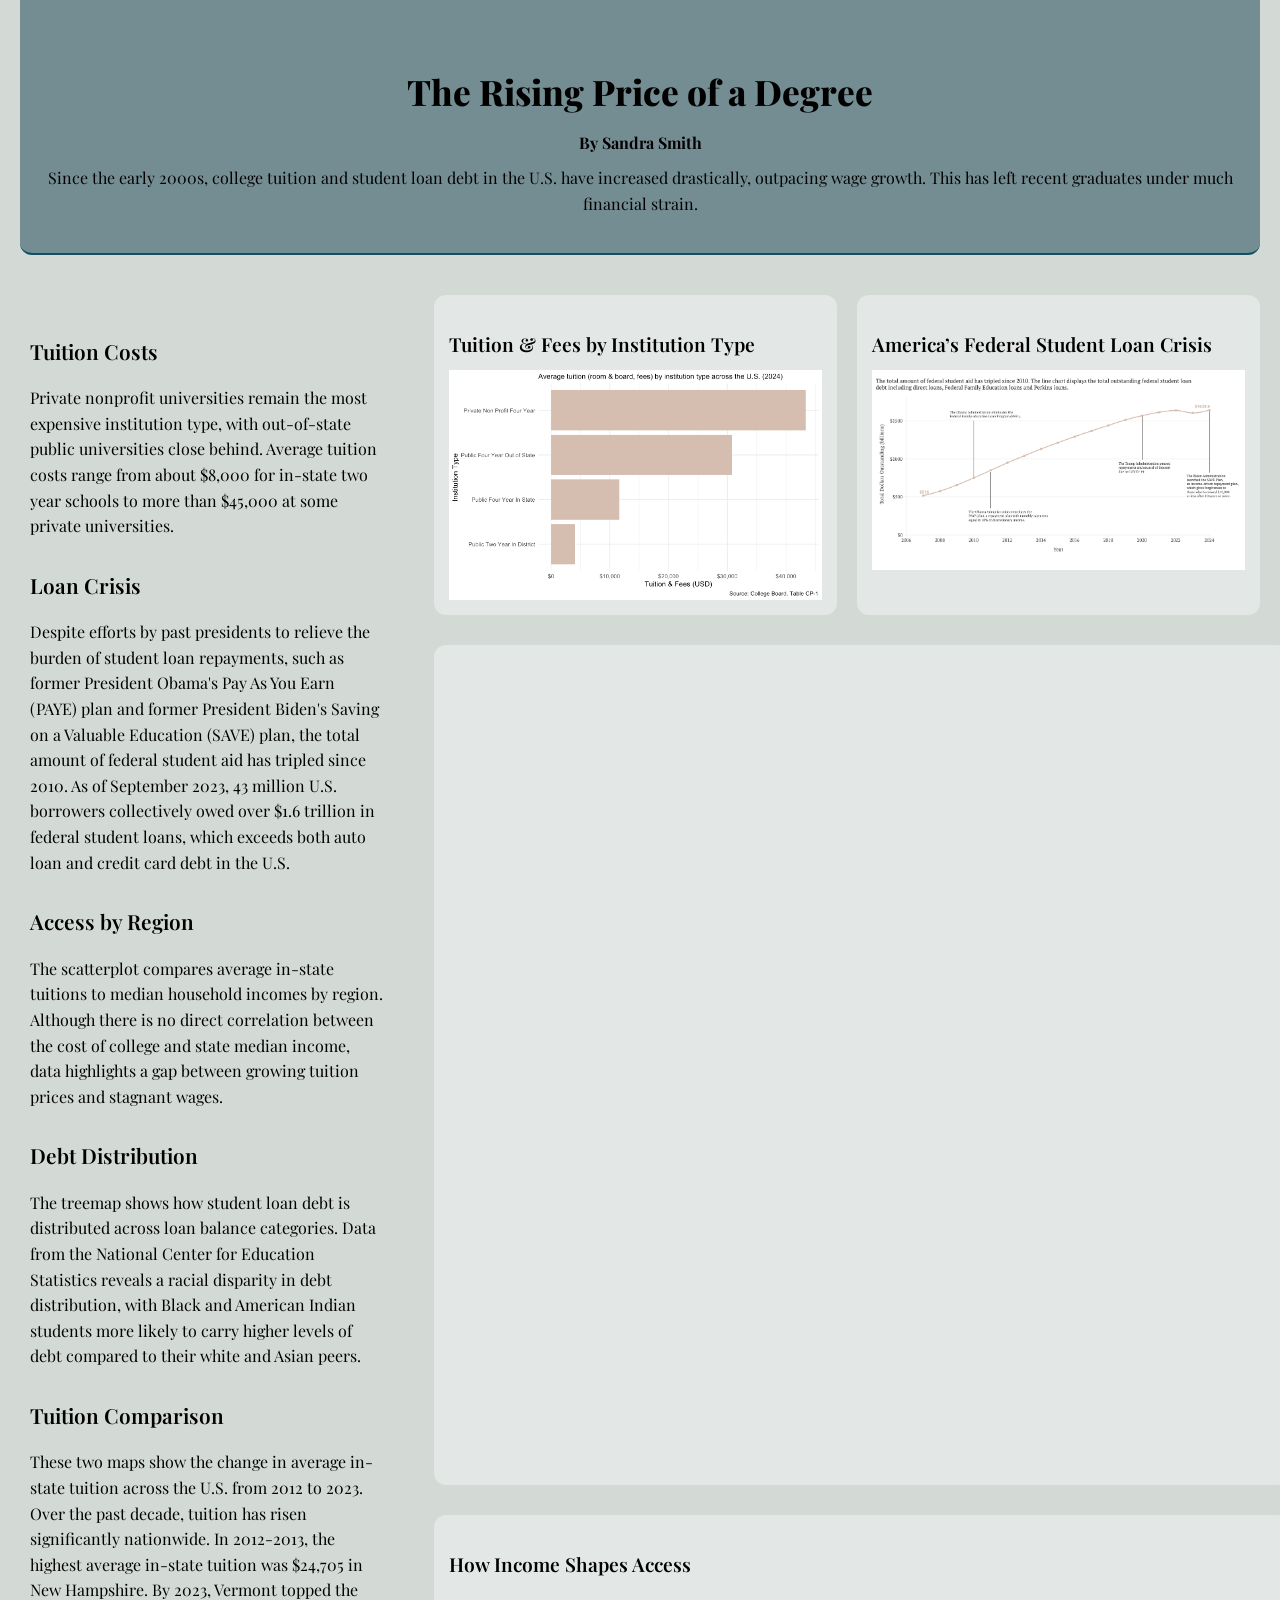
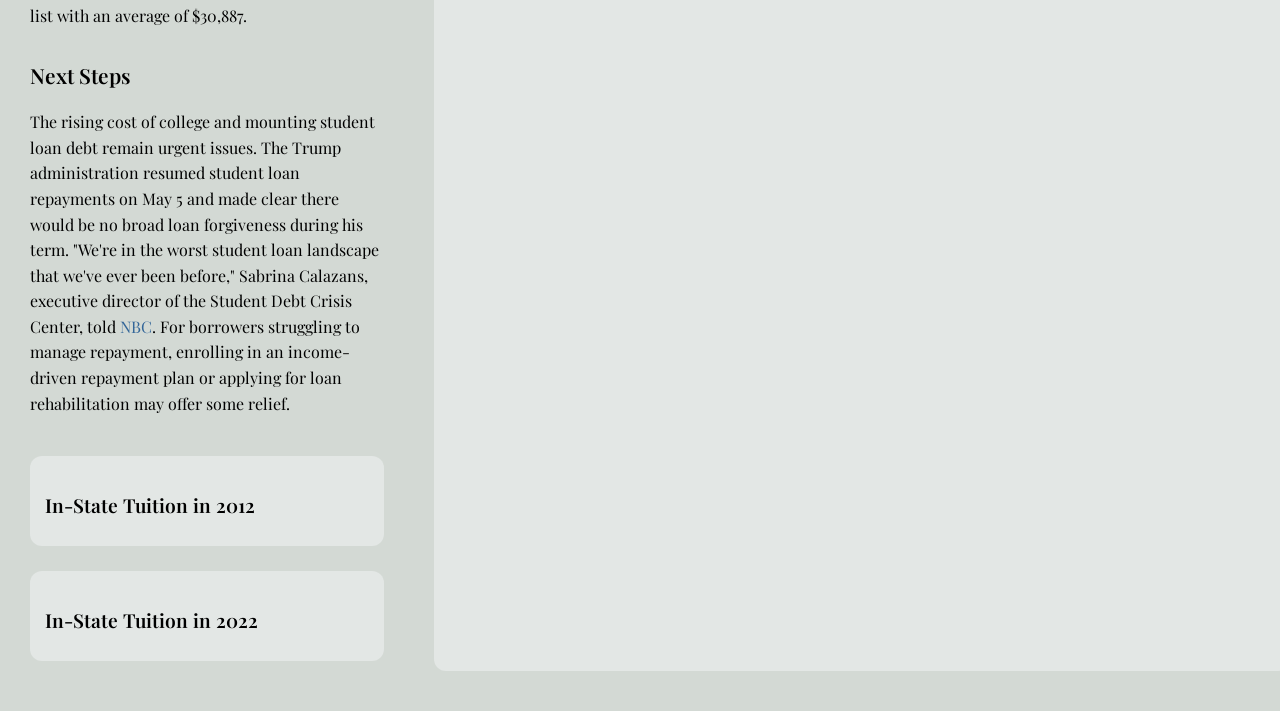
==== FINAL/index.html @ 81b3dd93 "Datavizfinal" ====
<!DOCTYPE html>
<html lang="en">

<head>
    <meta charset="UTF-8" />
    <meta name="viewport" content="width=device-width, initial-scale=1.0" />
    <title>The Rising Price of a Degree</title>
    <link href="https://fonts.googleapis.com/css2?family=Playfair+Display:wght@400;600;700&display=swap"
        rel="stylesheet">
    <link rel="stylesheet" href="style.css">
    <script src="https://public.flourish.studio/resources/embed.js"></script>
</head>

<body>

    <div class="header">
        <h1>The Rising Price of a Degree</h1>
        <p class="byline"><strong>By Sandra Smith</strong></p>
        <p class="subtitle">Since the early 2000s, college tuition and student loan debt in the U.S. have increased
            drastically, outpacing wage growth. This has left recent graduates under much financial strain.</p>
    </div>

    <div class="main-layout">
        <div class="left-column">
            <h2>Tuition Costs</h2>
            <p>Private nonprofit universities remain the most expensive institution type, with out-of-state public
                universities close behind. Average tuition costs range from about $8,000 for in-state two year schools
                to more than $45,000 at some private universities.</p>

            <h2>Loan Crisis</h2>
            <p>Despite efforts by past presidents to relieve the burden of student loan repayments, such as former
                President Obama's Pay As You Earn (PAYE) plan and former President Biden's Saving on a Valuable
                Education (SAVE) plan, the total amount of federal student aid has tripled since 2010. As of September
                2023, 43 million U.S. borrowers collectively owed over $1.6 trillion in federal student loans, which
                exceeds both auto loan and credit card debt in the U.S.</p>

            <h2>Access by Region</h2>
            <p>The scatterplot compares average in-state tuitions to median household incomes by region. Although there
                is no direct correlation between the cost of college and state median income, data highlights a gap
                between growing tuition prices and stagnant wages.</p>

            <h2>Debt Distribution</h2>
            <p>The treemap shows how student loan debt is distributed across loan balance categories. Data from the
                National Center for Education Statistics reveals a racial disparity in debt distribution, with Black and
                American Indian students more likely to carry higher levels of debt compared to their white and Asian
                peers.</p>

            <h2>Tuition Comparison</h2>
            <p>These two maps show the change in average in-state tuition across the U.S. from 2012 to 2023. Over the
                past decade, tuition has risen significantly nationwide. In 2012-2013, the highest average in-state
                tuition was $24,705 in New Hampshire. By 2023, Vermont topped the list with an average of $30,887.</p>

            <h2>Next Steps</h2>
            <p>
                The rising cost of college and mounting student loan debt remain urgent issues. The Trump administration
                resumed student loan repayments on May 5 and made clear there would be no broad loan forgiveness during
                his term. "We're in the worst student loan landscape that we've ever been before," Sabrina Calazans,
                executive director of the Student Debt Crisis Center, told
                <a href="https://www.nbcnews.com/news/us-news/student-loan-collections-restart-explained-rcna204494"
                    target="_blank">NBC</a>.
                For borrowers struggling to manage repayment, enrolling in an income-driven repayment plan or applying
                for loan rehabilitation may offer some relief.
            </p>

            <div class="map">
                <div class="map-box">
                    <h3>In-State Tuition in 2012</h3>
                    <div class="flourish-embed flourish-map" data-src="visualisation/22997038"></div>
                </div>
                <div class="map-box">
                    <h3>In-State Tuition in 2022</h3>
                    <div class="flourish-embed flourish-map" data-src="visualisation/22997359"></div>
                </div>
            </div>

        </div>

        <div class="right-column">
            <div class="chart-pair">
                <div class="chart-box">
                    <h3>Tuition & Fees by Institution Type</h3>
                    <img src="tuitionbyinstitution.png" alt="Tuition Bar Chart">
                </div>
                <div class="chart-box">
                    <h3>America’s Federal Student Loan Crisis</h3>
                    <img src="Student Loan Line Chart [Recovered].png" alt="Student Loan Chart">
                </div>
            </div>

            <div class="chart-box full-width">
                <div class="flourish-embed flourish-hierarchy" data-src="visualisation/23038016" style="height: 800px;">
                    <noscript>
                        <img src="https://public.flourish.studio/visualisation/23038016/thumbnail" width="100%"
                            alt="hierarchy visualization" />
                    </noscript>
                </div>
            </div>

            <div class="chart-box full-width">
                <h3>How Income Shapes Access</h3>
                <div class="flourish-embed flourish-scatter" data-src="visualisation/23037036"></div>
            </div>
        </div>

</body>

</html>
---- FINAL/style.css ----
body {
    font-family: 'Playfair Display', serif;
    background-color: #d3d9d4;
    margin: 0;
    padding: 0 20px 40px;
    line-height: 1.6;
    color: #000;
}

a {
    color: #336699;
    text-decoration: none;
}

a:hover {
    text-decoration: underline;
}

.header {
    text-align: center;
    padding: 40px 20px 20px;
    background-color: #748d92;
    border-bottom: 2px solid #124e66;
    margin-bottom: 40px;
    border-radius: 0 0 12px 12px;
}

.header h1 {
    margin-bottom: 10px;
    font-size: 2.2rem;
    font-weight: 800;
}

.byline {
    margin: 0;
    font-size: 1rem;
}

.subtitle {
    margin-top: 10px;
    font-size: 1rem;
    color: #000;
}

.main-layout {
    display: flex;
    max-width: 1500px;
    margin: auto;
    gap: 40px;
}

.left-column {
    width: 30%;
    padding: 10px;
}

.right-column {
    width: 70%;
    display: flex;
    flex-direction: column;
    gap: 30px;
}

.chart-pair {
    display: flex;
    gap: 20px;
}

.chart-box {
    flex: 1;
    background: #e3e7e5;
    padding: 15px;
    border-radius: 12px;
}

.full-width {
    width: 100%;
}

.centered-chart {
    max-width: 1000px;
    margin: 60px auto;
    padding: 0 20px;
}

.chart-box img,
.chart-box .flourish-embed {
    width: 100%;
    height: auto;
    display: block;
    margin-top: 10px;
}

h2 {
    font-weight: 600;
    font-size: 1.3rem;
    margin-top: 30px;
}

h3 {
    font-weight: 600;
    font-size: 1.2rem;
    margin-bottom: 10px;
}

.map {
    margin-top: 40px;
    display: flex;
    flex-direction: column;
    gap: 25px;
}

.map-box {
    background: #e3e7e5;
    padding: 15px;
    border-radius: 12px;
}
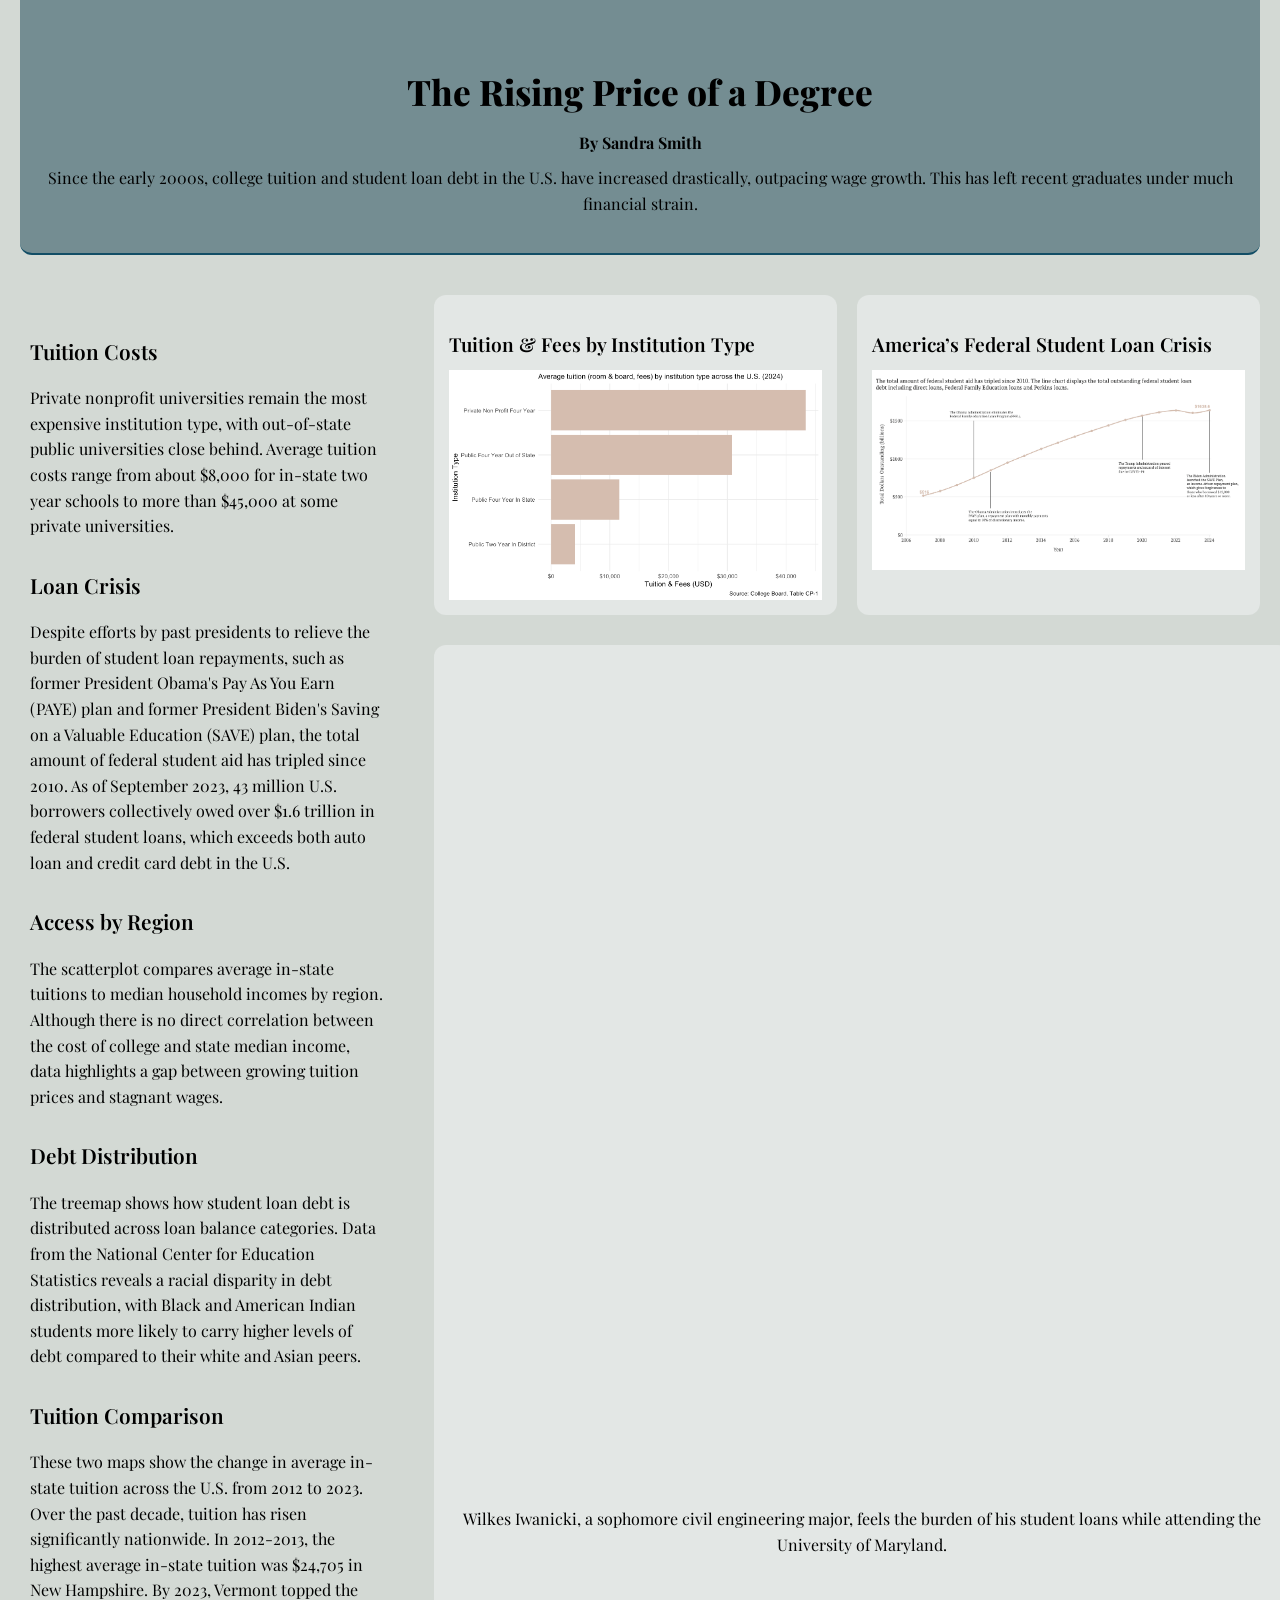
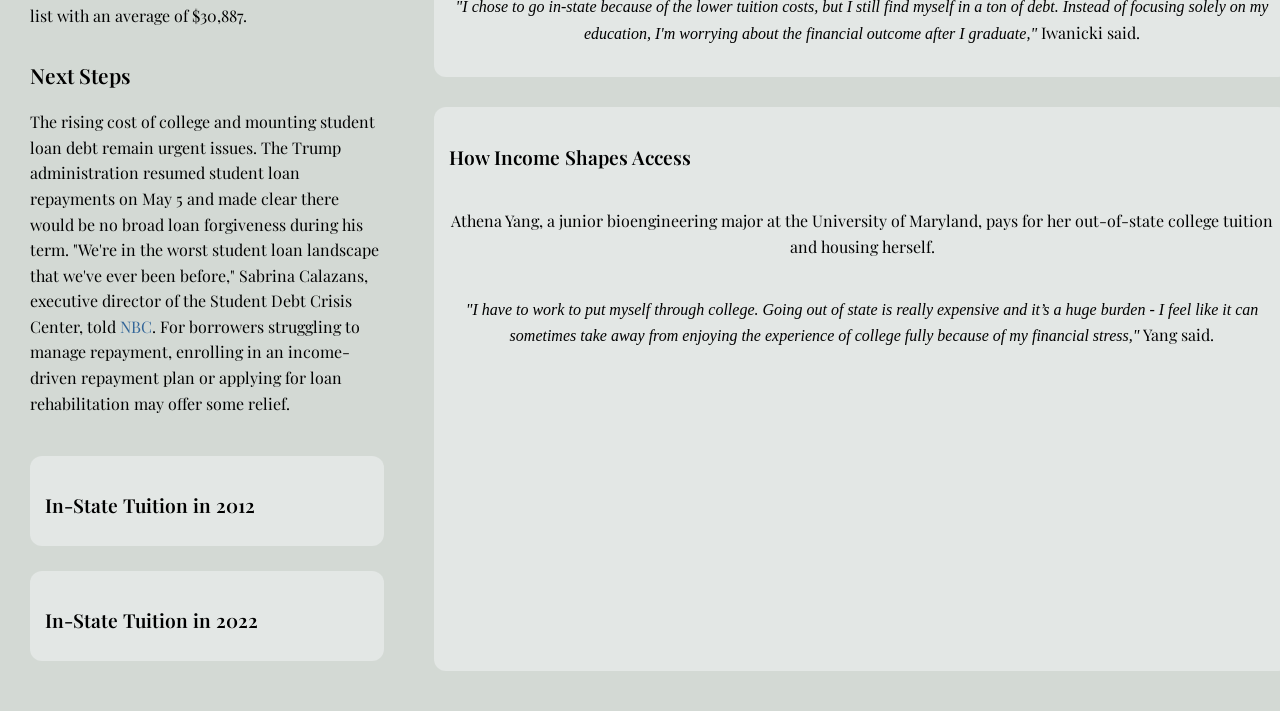
==== commit 69eee4ad: "finalchanges" ====
--- a/FINAL/index.html
+++ b/FINAL/index.html
@@ -94,13 +94,24 @@
                             alt="hierarchy visualization" />
                     </noscript>
                 </div>
+                <p class=text-align>Wilkes Iwanicki, a sophomore civil engineering major, feels the burden of his
+                    student loans while attending the University of Maryland.</p>
+                <p class=text-align><i>"I chose to go in-state because of the lower tuition costs, but I still find
+                        myself in a ton of debt. Instead of focusing solely on my education, I'm worrying about the
+                        financial outcome after I graduate," </i> Iwanicki said.</p>
             </div>
 
             <div class="chart-box full-width">
                 <h3>How Income Shapes Access</h3>
                 <div class="flourish-embed flourish-scatter" data-src="visualisation/23037036"></div>
+                <p class="text-align">Athena Yang, a junior bioengineering major at the University of Maryland, pays for
+                    her out-of-state college tuition and housing herself.</p>
+                <p class="text-align"><i>"I have to work to put myself through college. Going out of state is really
+                        expensive and it’s a huge burden - I feel like it can sometimes take away from enjoying the
+                        experience of college fully because of my financial stress," </i> Yang said.</p>
             </div>
         </div>
+
 
 </body>
 
--- a/FINAL/style.css
+++ b/FINAL/style.css
@@ -114,4 +114,9 @@
     background: #e3e7e5;
     padding: 15px;
     border-radius: 12px;
+}
+
+.text-align {
+    text-align: center;
+    padding-top: 20px;
 }
